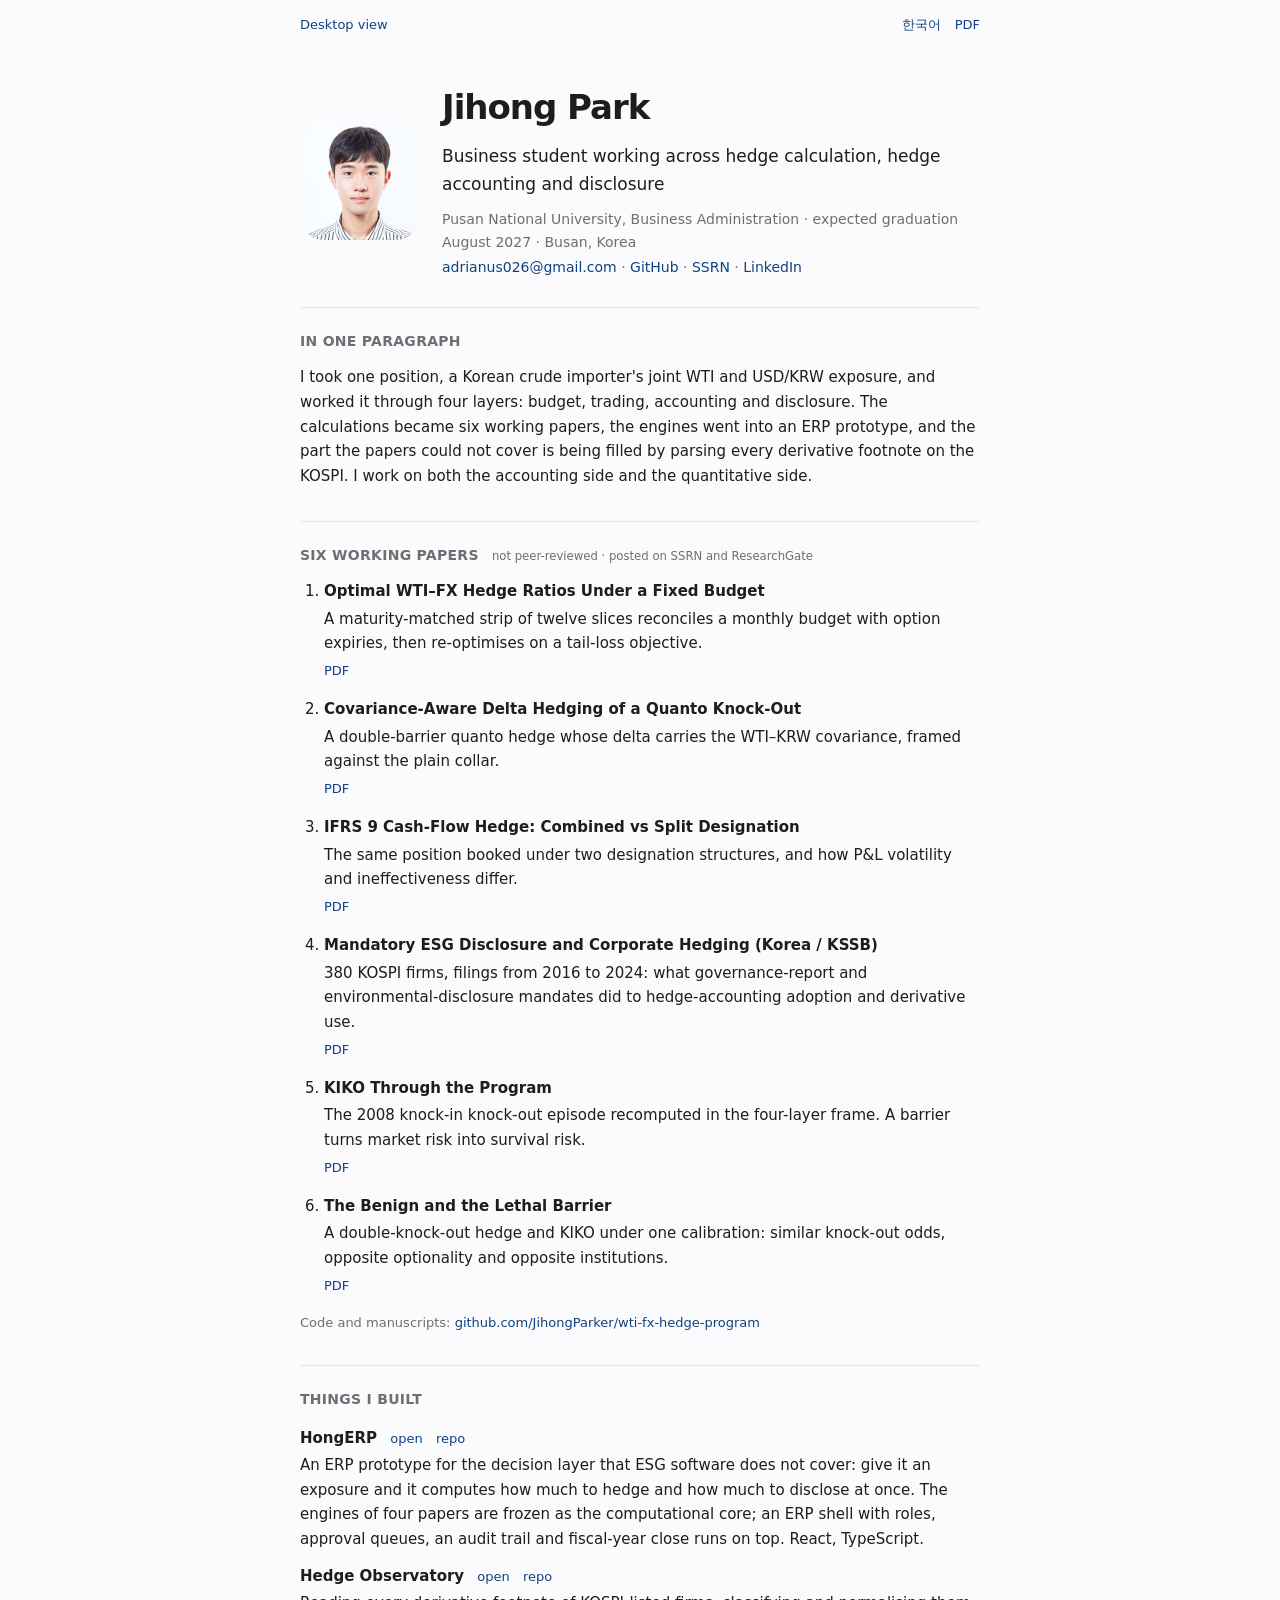
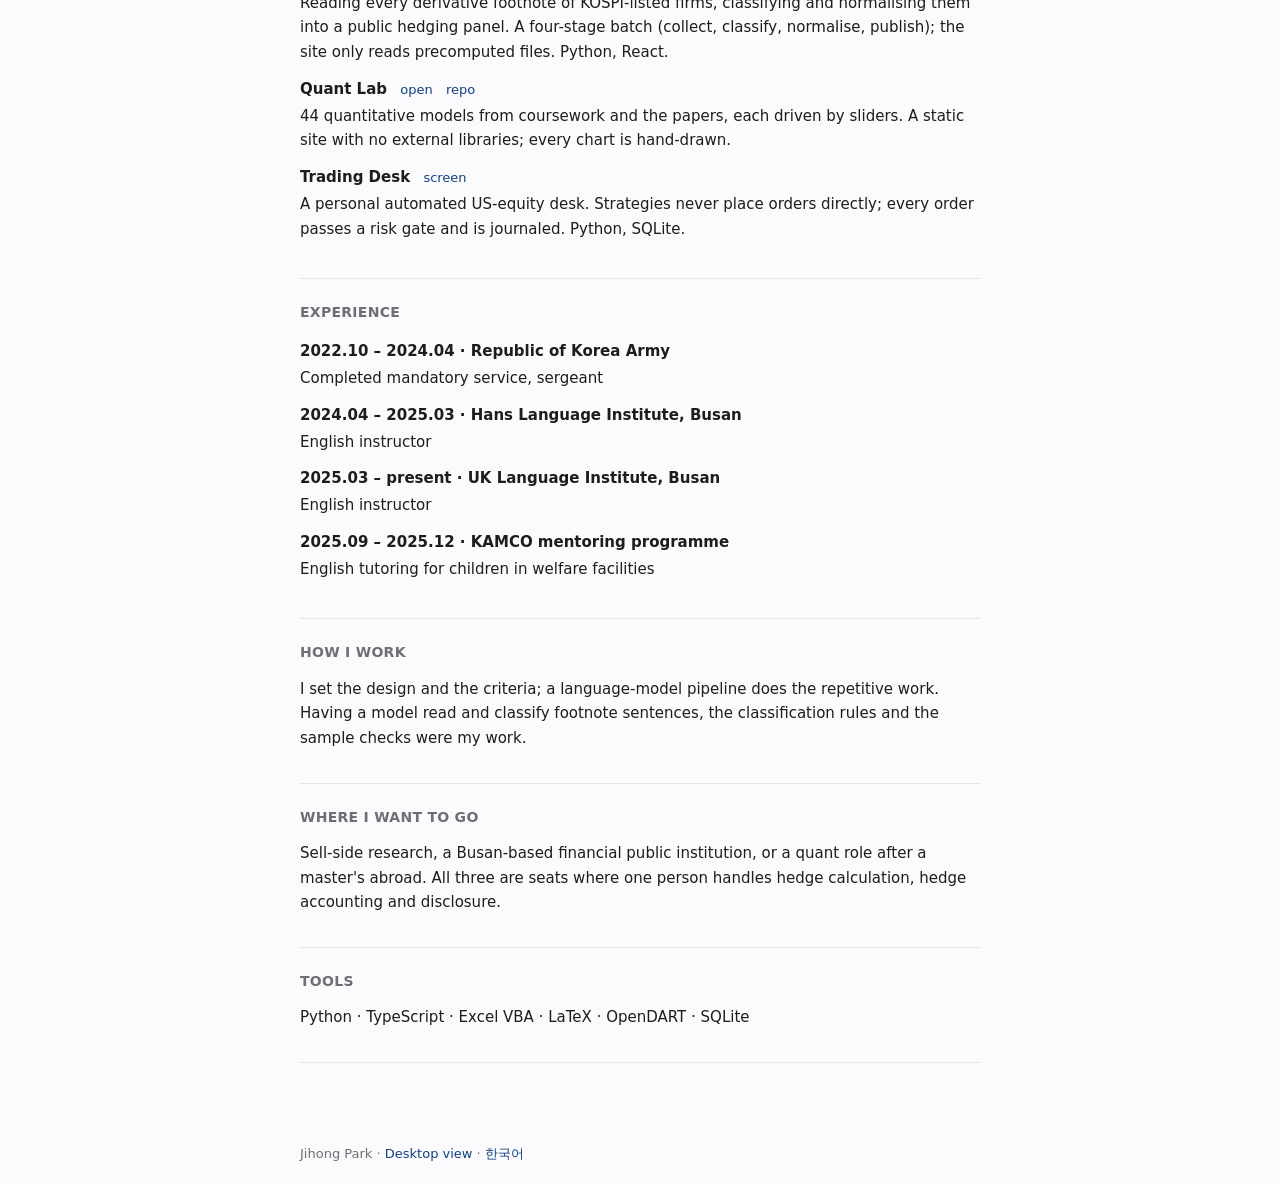
==== cv-en.html @ ea5b979b "cv experience in chronological order" ====
<!doctype html>
<html lang="en">
<head>
<meta charset="utf-8">
<meta name="viewport" content="width=device-width,initial-scale=1">
<title>Jihong Park · Reading mode</title>
<meta name="description" content="Jihong Park, Pusan National University. Six working papers on one WTI × USD/KRW position across budget, trading, accounting and disclosure; an ESG decision-layer ERP; a KOSPI derivative-footnote observatory; 44 interactive quant models; a risk-first trading desk.">
<meta property="og:title" content="Jihong Park · Portfolio">
<meta property="og:description" content="Six working papers · HongERP · Hedge Observatory · Quant Lab · Trading Desk">
<meta property="og:type" content="profile">
<link rel="alternate" hreflang="ko" href="cv.html">
<link rel="icon" href="data:image/svg+xml,%3Csvg xmlns='http://www.w3.org/2000/svg' viewBox='0 0 64 64'%3E%3Crect width='64' height='64' rx='14' fill='%23104281'/%3E%3Ctext x='32' y='42' font-size='28' text-anchor='middle' fill='white' font-family='-apple-system,sans-serif' font-weight='700'%3EJP%3C/text%3E%3C/svg%3E">
<link rel="stylesheet" href="cv.css">
</head>
<body>
<nav class="top"><a href="index.html#finder">Desktop view</a><span><a href="cv.html">한국어</a><a href="cv/jihong-park-cv-en.pdf" download>PDF</a></span></nav>
<main>
<header class="with-photo">
  <img class="photo" src="img/profile.jpg" alt="Jihong Park" width="120" height="120">
  <div>
  <h1>Jihong Park</h1>
  <p class="tag">Business student working across hedge calculation, hedge accounting and disclosure</p>
  <p class="meta">Pusan National University, Business Administration · expected graduation August 2027 · Busan, Korea</p>
  <p class="links"><a href="mailto:adrianus026@gmail.com">adrianus026@gmail.com</a> · <a href="https://github.com/JihongParker">GitHub</a> · <a href="https://ssrn.com/author=12066228">SSRN</a> · <a href="https://www.linkedin.com/in/jihongparker">LinkedIn</a></p>
  </div>
</header>

<section>
  <h2>In one paragraph</h2>
  <p>I took one position, a Korean crude importer's joint WTI and USD/KRW exposure, and worked it through four layers: budget, trading, accounting and disclosure. The calculations became six working papers, the engines went into an ERP prototype, and the part the papers could not cover is being filled by parsing every derivative footnote on the KOSPI. I work on both the accounting side and the quantitative side.</p>
</section>

<section>
  <h2>Six working papers <small>not peer-reviewed · posted on SSRN and ResearchGate</small></h2>
  <ol class="papers">
    <li><b>Optimal WTI–FX Hedge Ratios Under a Fixed Budget</b><p>A maturity-matched strip of twelve slices reconciles a monthly budget with option expiries, then re-optimises on a tail-loss objective.</p><a href="papers/Park_hedge_optimization.pdf">PDF</a></li>
    <li><b>Covariance-Aware Delta Hedging of a Quanto Knock-Out</b><p>A double-barrier quanto hedge whose delta carries the WTI–KRW covariance, framed against the plain collar.</p><a href="papers/Park_Quanto.pdf">PDF</a></li>
    <li><b>IFRS 9 Cash-Flow Hedge: Combined vs Split Designation</b><p>The same position booked under two designation structures, and how P&amp;L volatility and ineffectiveness differ.</p><a href="papers/Park_CFH.pdf">PDF</a></li>
    <li><b>Mandatory ESG Disclosure and Corporate Hedging (Korea / KSSB)</b><p>380 KOSPI firms, filings from 2016 to 2024: what governance-report and environmental-disclosure mandates did to hedge-accounting adoption and derivative use.</p><a href="papers/Park_ESG_disclosure.pdf">PDF</a></li>
    <li><b>KIKO Through the Program</b><p>The 2008 knock-in knock-out episode recomputed in the four-layer frame. A barrier turns market risk into survival risk.</p><a href="papers/Park_KIKO_note.pdf">PDF</a></li>
    <li><b>The Benign and the Lethal Barrier</b><p>A double-knock-out hedge and KIKO under one calibration: similar knock-out odds, opposite optionality and opposite institutions.</p><a href="papers/Park_KIKO_comparison.pdf">PDF</a></li>
  </ol>
  <p class="note">Code and manuscripts: <a href="https://github.com/JihongParker/wti-fx-hedge-program">github.com/JihongParker/wti-fx-hedge-program</a></p>
</section>

<section>
  <h2>Things I built</h2>
  <dl class="projects">
    <dt>HongERP <a href="https://jihongparker.github.io/hong-erp/">open</a> <a href="https://github.com/JihongParker/hong-erp">repo</a></dt>
    <dd>An ERP prototype for the decision layer that ESG software does not cover: give it an exposure and it computes how much to hedge and how much to disclose at once. The engines of four papers are frozen as the computational core; an ERP shell with roles, approval queues, an audit trail and fiscal-year close runs on top. React, TypeScript.</dd>
    <dt>Hedge Observatory <a href="https://jihongparker.github.io/hedge-observatory/">open</a> <a href="https://github.com/JihongParker/hedge-observatory">repo</a></dt>
    <dd>Reading every derivative footnote of KOSPI-listed firms, classifying and normalising them into a public hedging panel. A four-stage batch (collect, classify, normalise, publish); the site only reads precomputed files. Python, React.</dd>
    <dt>Quant Lab <a href="https://jihongparker.github.io/quant-lab/">open</a> <a href="https://github.com/JihongParker/quant-lab">repo</a></dt>
    <dd>44 quantitative models from coursework and the papers, each driven by sliders. A static site with no external libraries; every chart is hand-drawn.</dd>
    <dt>Trading Desk <a href="index.html#desk">screen</a></dt>
    <dd>A personal automated US-equity desk. Strategies never place orders directly; every order passes a risk gate and is journaled. Python, SQLite.</dd>
  </dl>
</section>

<section>
  <h2>Experience</h2>
  <dl class="projects">
    <dt>2022.10 – 2024.04 · Republic of Korea Army</dt><dd>Completed mandatory service, sergeant</dd>
    <dt>2024.04 – 2025.03 · Hans Language Institute, Busan</dt><dd>English instructor</dd>
    <dt>2025.03 – present · UK Language Institute, Busan</dt><dd>English instructor</dd>
    <dt>2025.09 – 2025.12 · KAMCO mentoring programme</dt><dd>English tutoring for children in welfare facilities</dd>
  </dl>
</section>

<section>
  <h2>How I work</h2>
  <p>I set the design and the criteria; a language-model pipeline does the repetitive work. Having a model read and classify footnote sentences, the classification rules and the sample checks were my work.</p>
</section>

<section>
  <h2>Where I want to go</h2>
  <p>Sell-side research, a Busan-based financial public institution, or a quant role after a master's abroad. All three are seats where one person handles hedge calculation, hedge accounting and disclosure.</p>
</section>

<section>
  <h2>Tools</h2>
  <p>Python · TypeScript · Excel VBA · LaTeX · OpenDART · SQLite</p>
</section>
</main>
<footer>Jihong Park · <a href="index.html#finder">Desktop view</a> · <a href="cv.html">한국어</a></footer>
</body>
</html>
---- cv.css ----
:root{--ink:#1d1d1f;--mute:#6e6e73;--line:#e5e5ea;--acc:#104281;--bg:#fbfbfd}
@media (prefers-color-scheme:dark){:root{--ink:#f5f5f7;--mute:#9a9aa1;--line:#2c2c30;--acc:#7fb1ff;--bg:#121216}}
*{box-sizing:border-box}
body{margin:0;background:var(--bg);color:var(--ink);font:15px/1.65 -apple-system,BlinkMacSystemFont,"Apple SD Gothic Neo","Pretendard","Noto Sans KR",system-ui,sans-serif;-webkit-font-smoothing:antialiased}
a{color:var(--acc);text-decoration:none}a:hover{text-decoration:underline}
.top{max-width:720px;margin:0 auto;padding:14px 20px;display:flex;justify-content:space-between;font-size:13px}.top span a{margin-left:14px}
main{max-width:720px;margin:0 auto;padding:10px 20px 60px}
header{padding:20px 0 26px;border-bottom:1px solid var(--line)}
h1{font-size:34px;letter-spacing:-.03em;margin:0 0 6px}
.tag{font-size:17px;margin:0 0 10px}.meta,.links{color:var(--mute);margin:2px 0;font-size:14px}
section{padding:22px 0;border-bottom:1px solid var(--line)}
h2{font-size:14px;letter-spacing:.02em;text-transform:uppercase;color:var(--mute);margin:0 0 12px}h2 small{text-transform:none;letter-spacing:0;font-weight:400;margin-left:8px}
p{margin:0 0 10px}
.papers{padding-left:24px;margin:0}.papers li{margin:0 0 14px}.papers b{display:block}.papers i{display:block;color:var(--mute);font-size:13px;font-style:normal}.papers p{margin:3px 0 2px}.papers a{font-size:13px}
.projects dt{font-weight:700;margin-top:12px}.projects dt a{font-weight:400;font-size:13px;margin-left:8px}.projects dd{margin:2px 0 0}
.note{font-size:13px;color:var(--mute)}
footer{max-width:720px;margin:0 auto;padding:20px;color:var(--mute);font-size:13px}
@media print{.top,footer{display:none}body{background:#fff;color:#000;font-size:12px}main{max-width:none;padding:0}a{color:#000}h1{font-size:26px}section{padding:12px 0}.projects dt a,.papers a{display:none}}

.with-photo{display:flex;gap:22px;align-items:center}.photo{width:120px;height:120px;border-radius:24px;object-fit:cover;flex:none}
@media (max-width:520px){.with-photo{flex-direction:column;align-items:flex-start}}
@media print{.photo{width:90px;height:90px;border-radius:12px}}
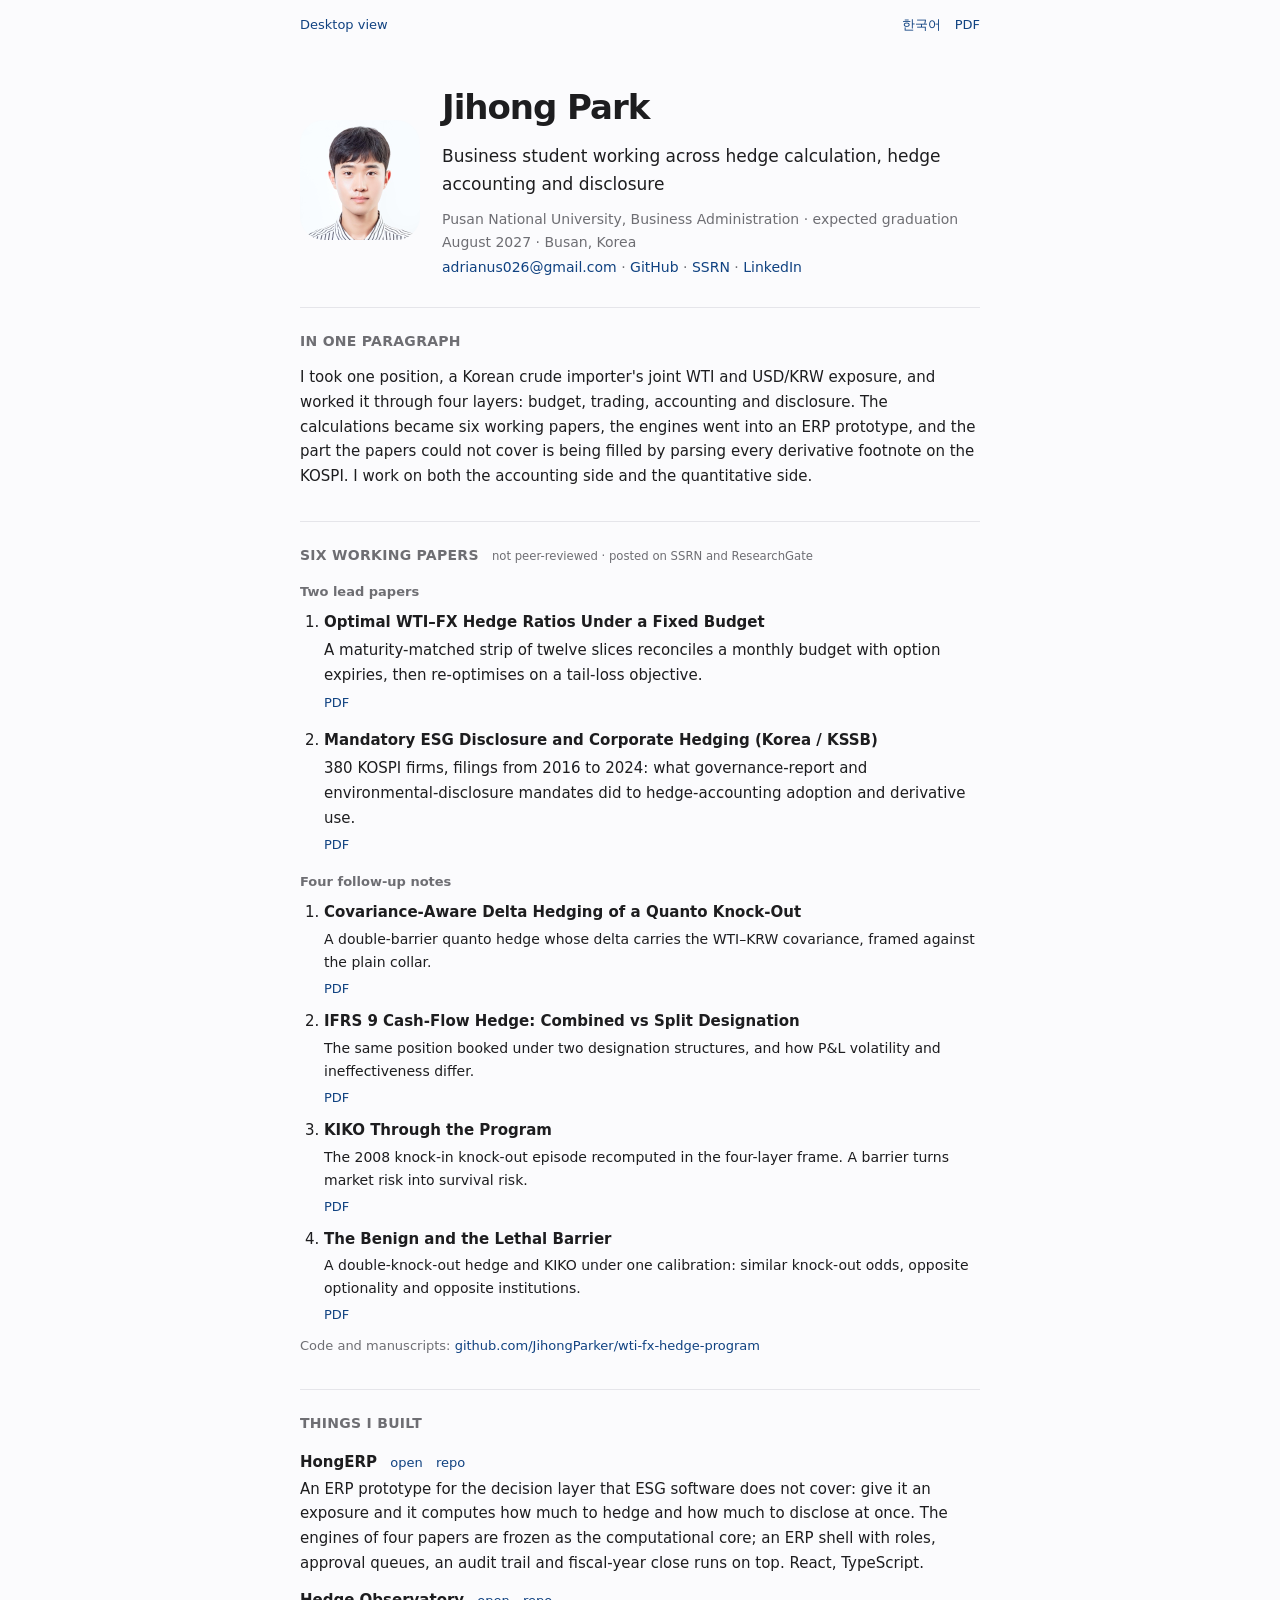
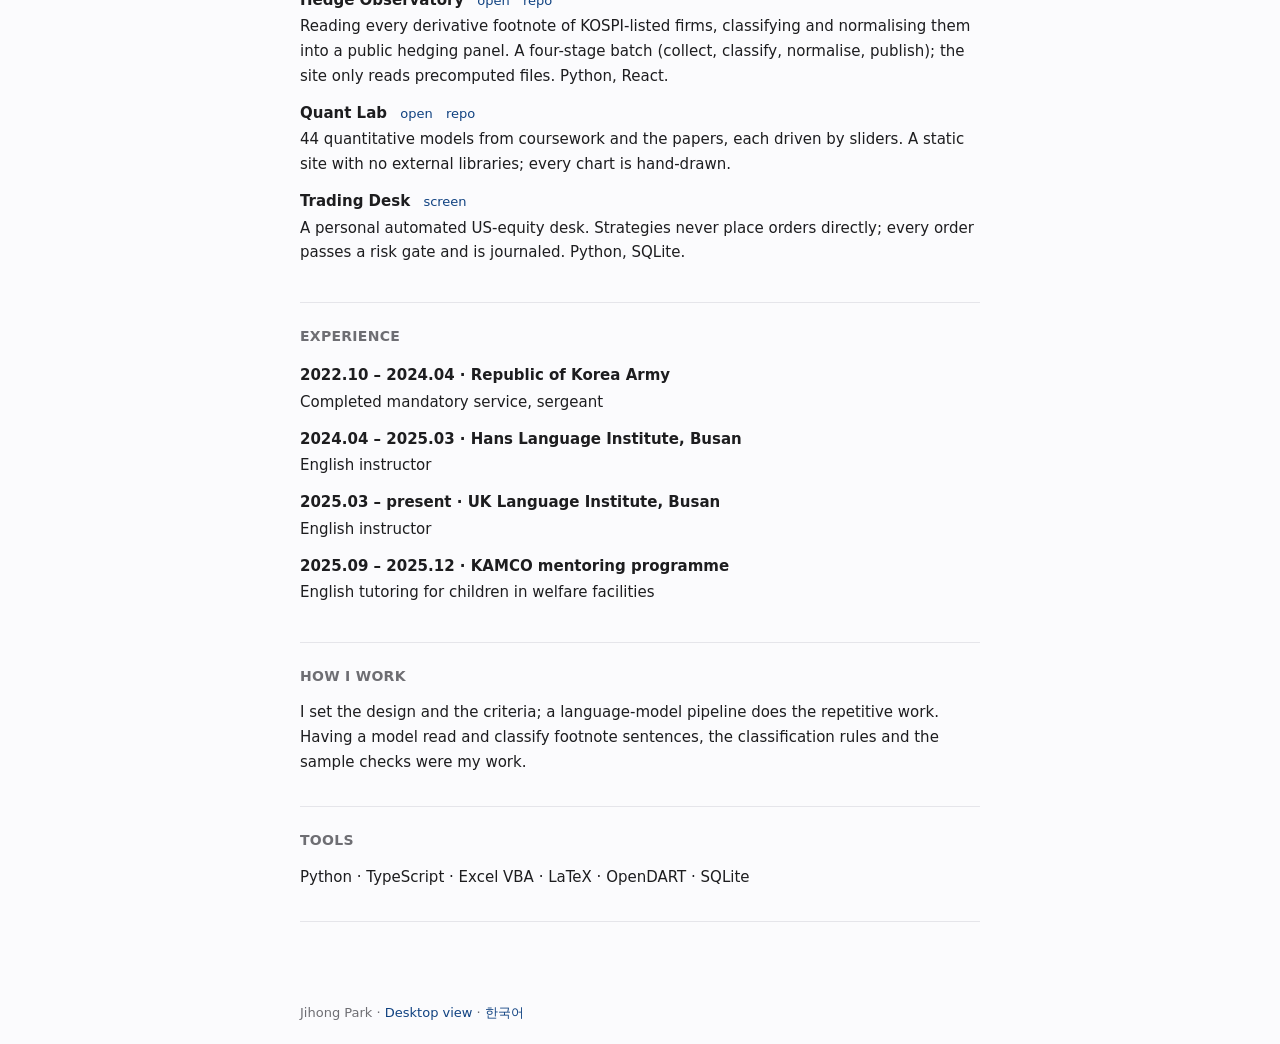
==== commit 36670b91: "drop career-goals section; rank papers as two lead papers and four notes" ====
--- a/cv-en.html
+++ b/cv-en.html
@@ -32,11 +32,15 @@
 
 <section>
   <h2>Six working papers <small>not peer-reviewed · posted on SSRN and ResearchGate</small></h2>
+  <h3>Two lead papers</h3>
   <ol class="papers">
     <li><b>Optimal WTI–FX Hedge Ratios Under a Fixed Budget</b><p>A maturity-matched strip of twelve slices reconciles a monthly budget with option expiries, then re-optimises on a tail-loss objective.</p><a href="papers/Park_hedge_optimization.pdf">PDF</a></li>
+    <li><b>Mandatory ESG Disclosure and Corporate Hedging (Korea / KSSB)</b><p>380 KOSPI firms, filings from 2016 to 2024: what governance-report and environmental-disclosure mandates did to hedge-accounting adoption and derivative use.</p><a href="papers/Park_ESG_disclosure.pdf">PDF</a></li>
+  </ol>
+  <h3>Four follow-up notes</h3>
+  <ol class="papers notes">
     <li><b>Covariance-Aware Delta Hedging of a Quanto Knock-Out</b><p>A double-barrier quanto hedge whose delta carries the WTI–KRW covariance, framed against the plain collar.</p><a href="papers/Park_Quanto.pdf">PDF</a></li>
     <li><b>IFRS 9 Cash-Flow Hedge: Combined vs Split Designation</b><p>The same position booked under two designation structures, and how P&amp;L volatility and ineffectiveness differ.</p><a href="papers/Park_CFH.pdf">PDF</a></li>
-    <li><b>Mandatory ESG Disclosure and Corporate Hedging (Korea / KSSB)</b><p>380 KOSPI firms, filings from 2016 to 2024: what governance-report and environmental-disclosure mandates did to hedge-accounting adoption and derivative use.</p><a href="papers/Park_ESG_disclosure.pdf">PDF</a></li>
     <li><b>KIKO Through the Program</b><p>The 2008 knock-in knock-out episode recomputed in the four-layer frame. A barrier turns market risk into survival risk.</p><a href="papers/Park_KIKO_note.pdf">PDF</a></li>
     <li><b>The Benign and the Lethal Barrier</b><p>A double-knock-out hedge and KIKO under one calibration: similar knock-out odds, opposite optionality and opposite institutions.</p><a href="papers/Park_KIKO_comparison.pdf">PDF</a></li>
   </ol>
@@ -73,11 +77,6 @@
 </section>
 
 <section>
-  <h2>Where I want to go</h2>
-  <p>Sell-side research, a Busan-based financial public institution, or a quant role after a master's abroad. All three are seats where one person handles hedge calculation, hedge accounting and disclosure.</p>
-</section>
-
-<section>
   <h2>Tools</h2>
   <p>Python · TypeScript · Excel VBA · LaTeX · OpenDART · SQLite</p>
 </section>
--- a/cv.css
+++ b/cv.css
@@ -20,3 +20,6 @@
 .with-photo{display:flex;gap:22px;align-items:center}.photo{width:120px;height:120px;border-radius:24px;object-fit:cover;flex:none}
 @media (max-width:520px){.with-photo{flex-direction:column;align-items:flex-start}}
 @media print{.photo{width:90px;height:90px;border-radius:12px}}
+
+h3{font-size:13px;color:var(--mute);margin:14px 0 8px;font-weight:600}
+.papers.notes li{margin-bottom:8px}.papers.notes p{font-size:14px}
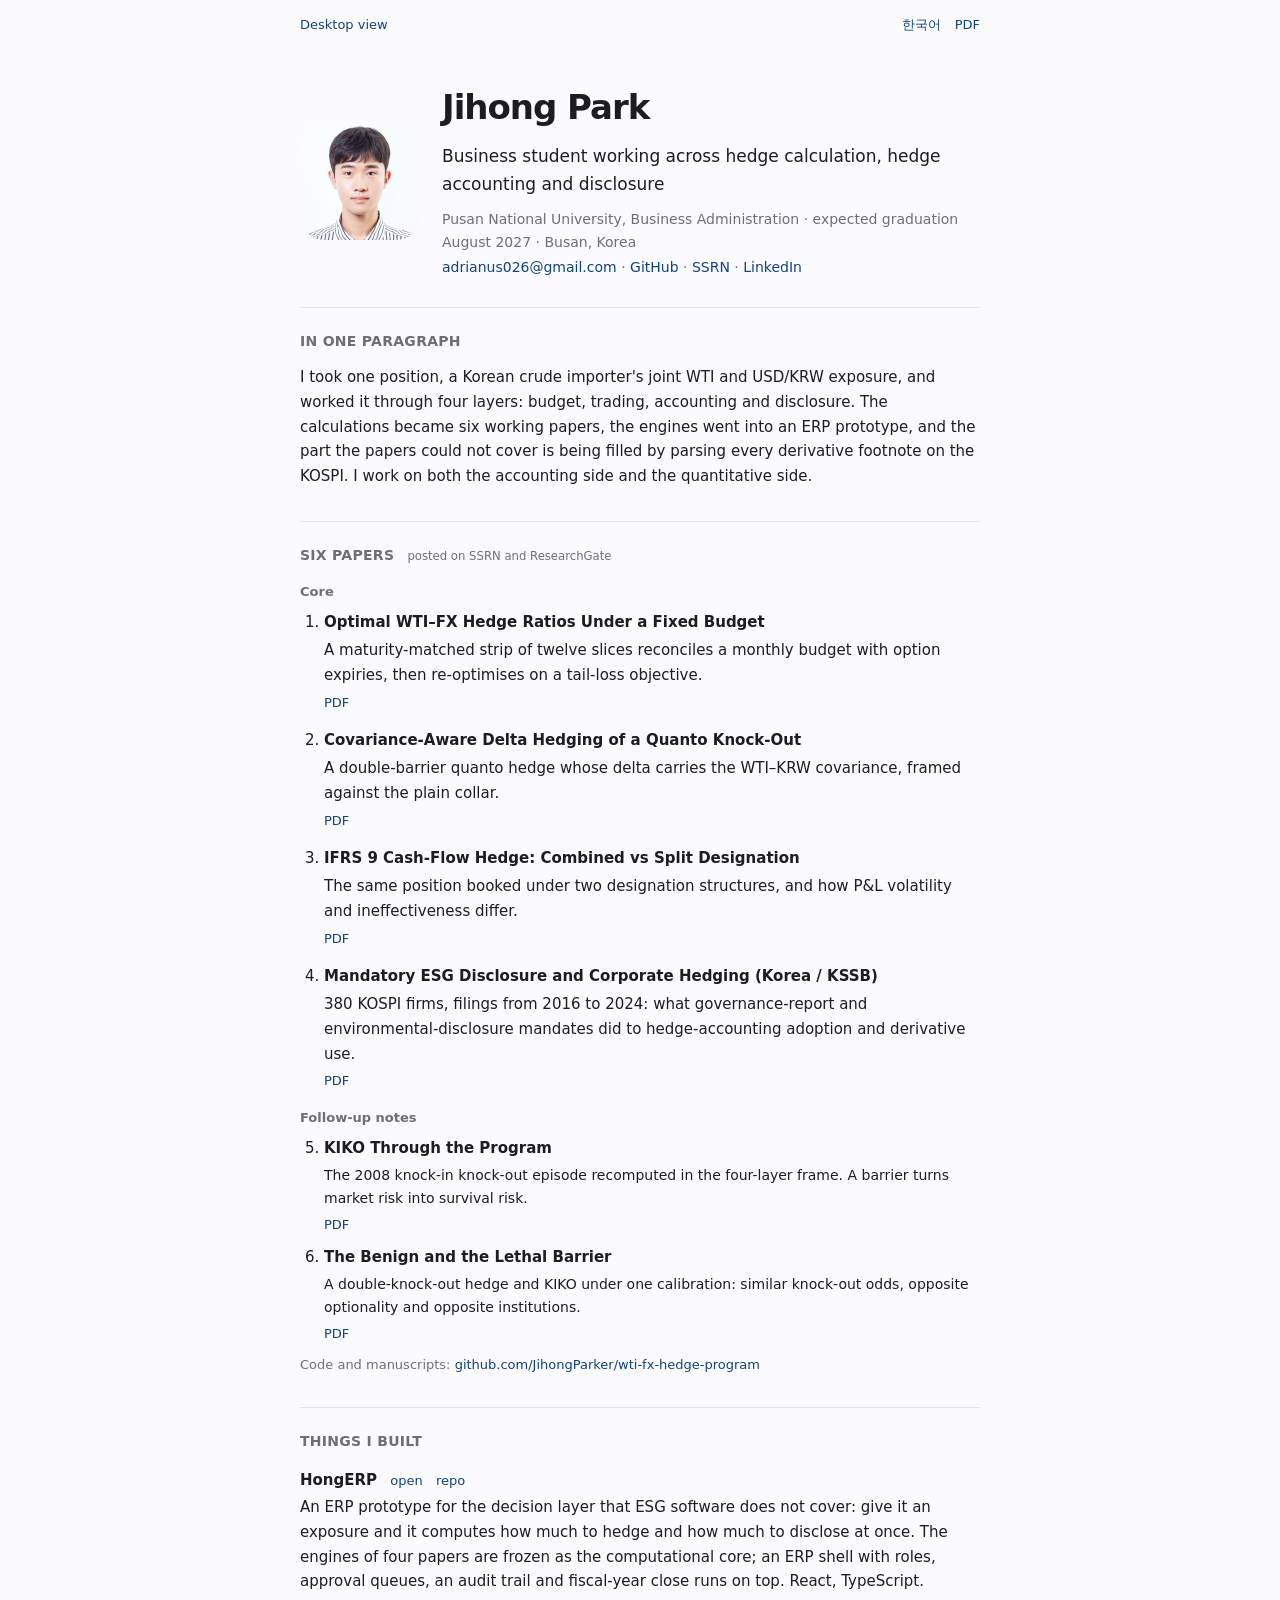
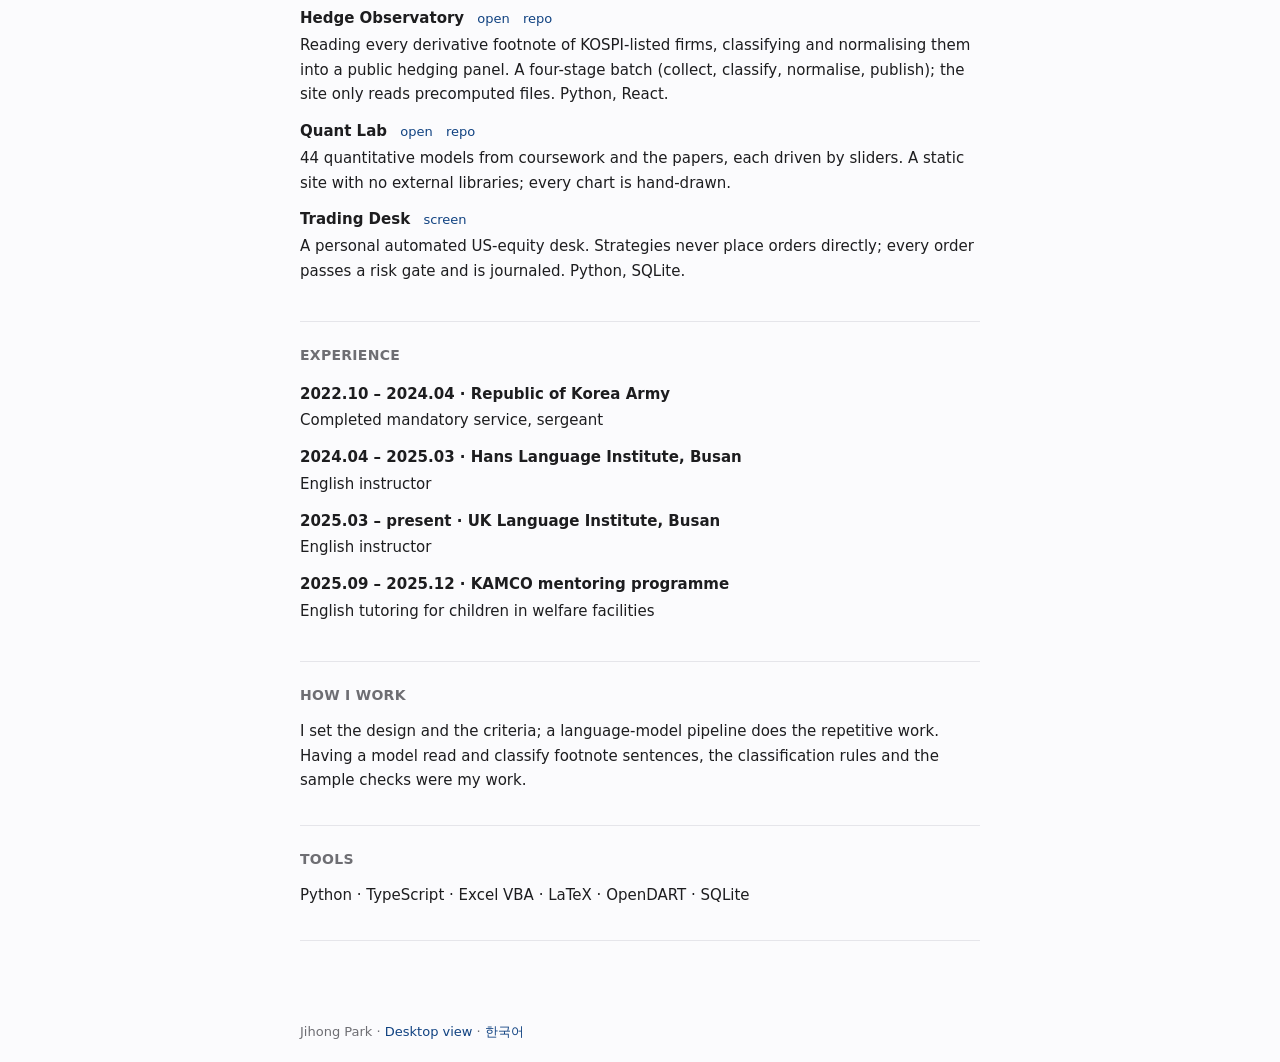
==== commit 3107c400: "papers grouped as core 1-4 and notes 5-6, no working-paper label Co-Authored-By: Claude Fable 5.1 <n" ====
--- a/cv-en.html
+++ b/cv-en.html
@@ -31,16 +31,16 @@
 </section>
 
 <section>
-  <h2>Six working papers <small>not peer-reviewed · posted on SSRN and ResearchGate</small></h2>
-  <h3>Two lead papers</h3>
+  <h2>Six papers <small>posted on SSRN and ResearchGate</small></h2>
+  <h3>Core</h3>
   <ol class="papers">
     <li><b>Optimal WTI–FX Hedge Ratios Under a Fixed Budget</b><p>A maturity-matched strip of twelve slices reconciles a monthly budget with option expiries, then re-optimises on a tail-loss objective.</p><a href="papers/Park_hedge_optimization.pdf">PDF</a></li>
+    <li><b>Covariance-Aware Delta Hedging of a Quanto Knock-Out</b><p>A double-barrier quanto hedge whose delta carries the WTI–KRW covariance, framed against the plain collar.</p><a href="papers/Park_Quanto.pdf">PDF</a></li>
+    <li><b>IFRS 9 Cash-Flow Hedge: Combined vs Split Designation</b><p>The same position booked under two designation structures, and how P&amp;L volatility and ineffectiveness differ.</p><a href="papers/Park_CFH.pdf">PDF</a></li>
     <li><b>Mandatory ESG Disclosure and Corporate Hedging (Korea / KSSB)</b><p>380 KOSPI firms, filings from 2016 to 2024: what governance-report and environmental-disclosure mandates did to hedge-accounting adoption and derivative use.</p><a href="papers/Park_ESG_disclosure.pdf">PDF</a></li>
   </ol>
-  <h3>Four follow-up notes</h3>
-  <ol class="papers notes">
-    <li><b>Covariance-Aware Delta Hedging of a Quanto Knock-Out</b><p>A double-barrier quanto hedge whose delta carries the WTI–KRW covariance, framed against the plain collar.</p><a href="papers/Park_Quanto.pdf">PDF</a></li>
-    <li><b>IFRS 9 Cash-Flow Hedge: Combined vs Split Designation</b><p>The same position booked under two designation structures, and how P&amp;L volatility and ineffectiveness differ.</p><a href="papers/Park_CFH.pdf">PDF</a></li>
+  <h3>Follow-up notes</h3>
+  <ol class="papers notes" start="5">
     <li><b>KIKO Through the Program</b><p>The 2008 knock-in knock-out episode recomputed in the four-layer frame. A barrier turns market risk into survival risk.</p><a href="papers/Park_KIKO_note.pdf">PDF</a></li>
     <li><b>The Benign and the Lethal Barrier</b><p>A double-knock-out hedge and KIKO under one calibration: similar knock-out odds, opposite optionality and opposite institutions.</p><a href="papers/Park_KIKO_comparison.pdf">PDF</a></li>
   </ol>
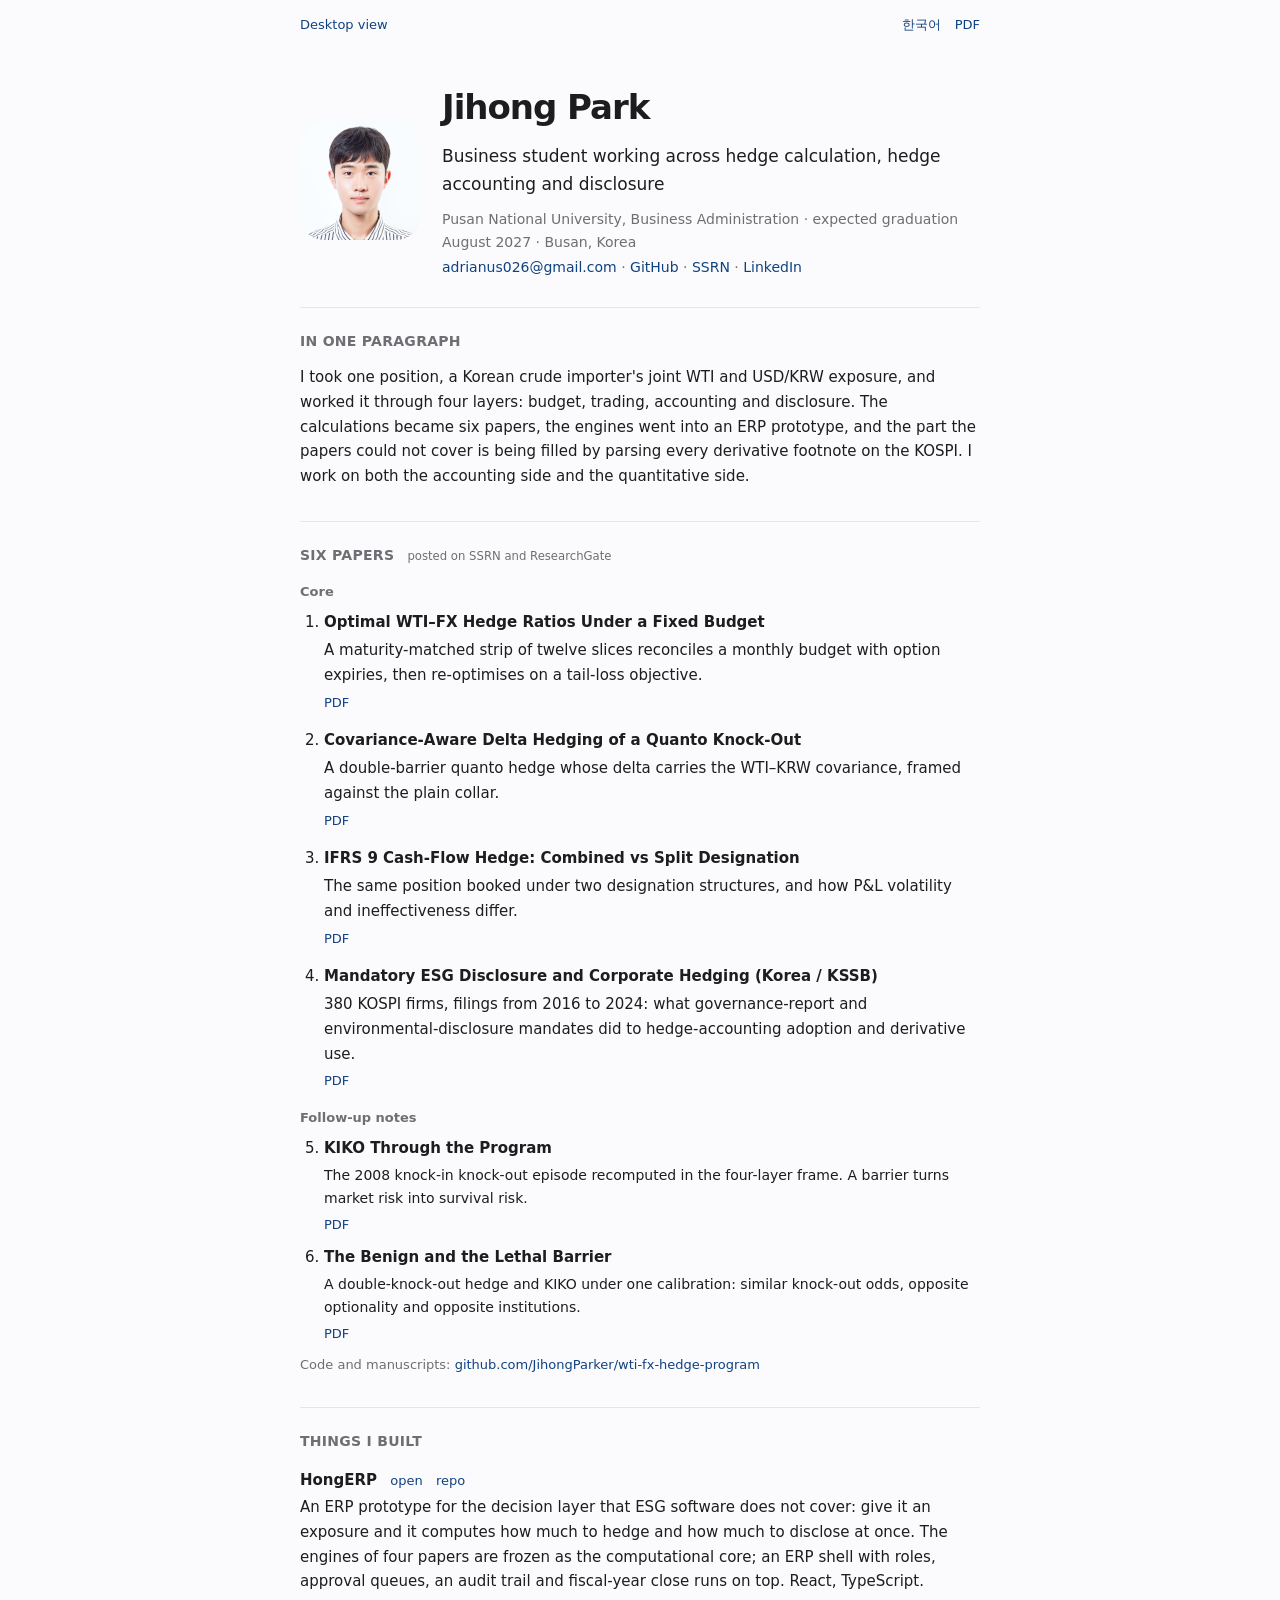
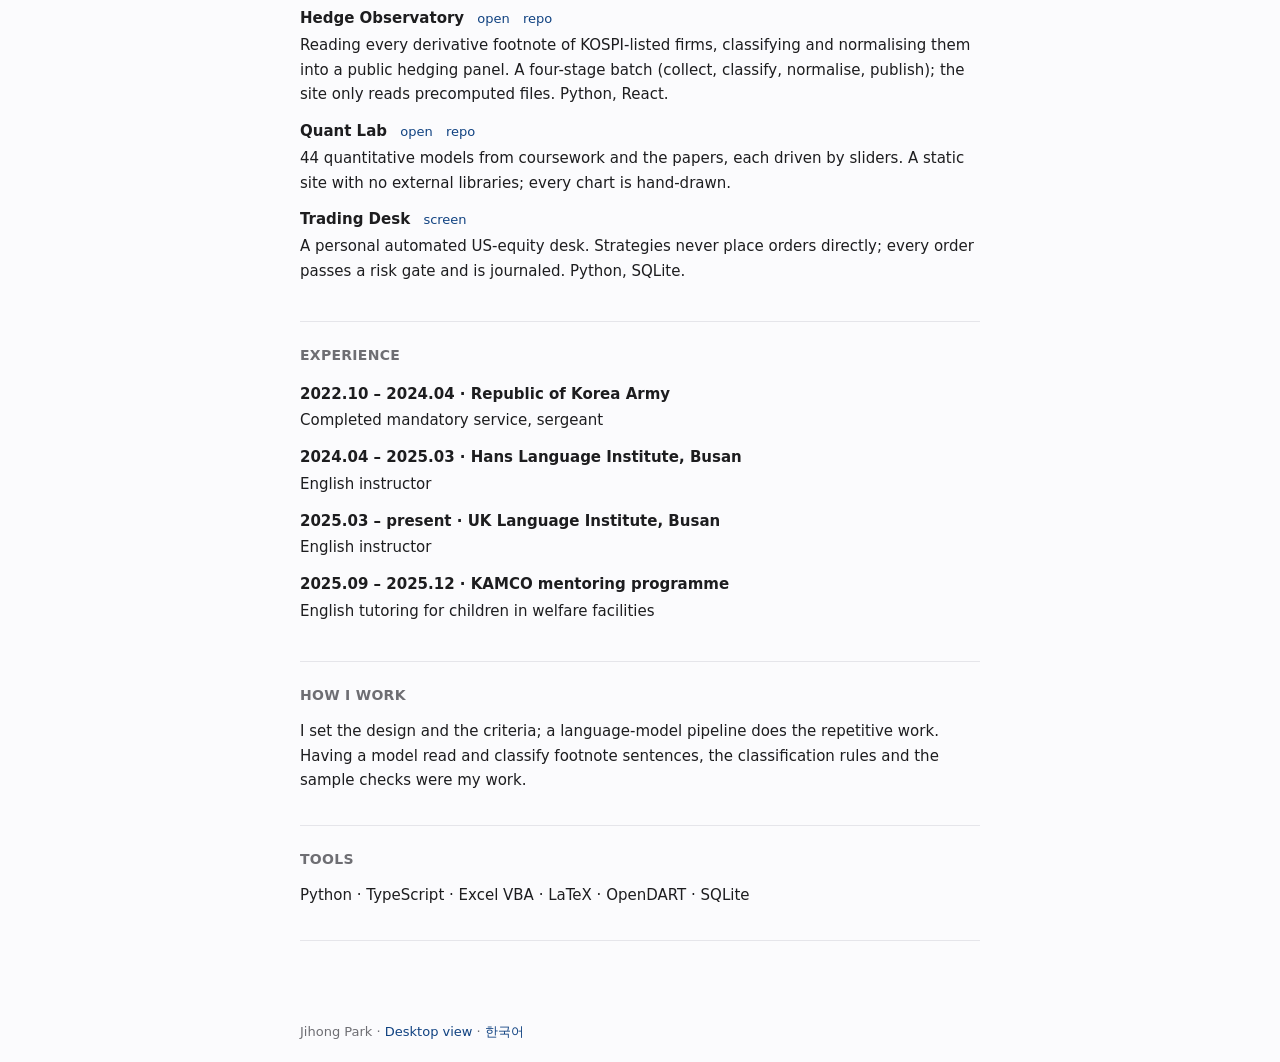
==== commit 09407adf: "en: six papers" ====
--- a/cv-en.html
+++ b/cv-en.html
@@ -4,9 +4,9 @@
 <meta charset="utf-8">
 <meta name="viewport" content="width=device-width,initial-scale=1">
 <title>Jihong Park · Reading mode</title>
-<meta name="description" content="Jihong Park, Pusan National University. Six working papers on one WTI × USD/KRW position across budget, trading, accounting and disclosure; an ESG decision-layer ERP; a KOSPI derivative-footnote observatory; 44 interactive quant models; a risk-first trading desk.">
+<meta name="description" content="Jihong Park, Pusan National University. Six papers on one WTI × USD/KRW position across budget, trading, accounting and disclosure; an ESG decision-layer ERP; a KOSPI derivative-footnote observatory; 44 interactive quant models; a risk-first trading desk.">
 <meta property="og:title" content="Jihong Park · Portfolio">
-<meta property="og:description" content="Six working papers · HongERP · Hedge Observatory · Quant Lab · Trading Desk">
+<meta property="og:description" content="Six papers · HongERP · Hedge Observatory · Quant Lab · Trading Desk">
 <meta property="og:type" content="profile">
 <link rel="alternate" hreflang="ko" href="cv.html">
 <link rel="icon" href="data:image/svg+xml,%3Csvg xmlns='http://www.w3.org/2000/svg' viewBox='0 0 64 64'%3E%3Crect width='64' height='64' rx='14' fill='%23104281'/%3E%3Ctext x='32' y='42' font-size='28' text-anchor='middle' fill='white' font-family='-apple-system,sans-serif' font-weight='700'%3EJP%3C/text%3E%3C/svg%3E">
@@ -27,7 +27,7 @@
 
 <section>
   <h2>In one paragraph</h2>
-  <p>I took one position, a Korean crude importer's joint WTI and USD/KRW exposure, and worked it through four layers: budget, trading, accounting and disclosure. The calculations became six working papers, the engines went into an ERP prototype, and the part the papers could not cover is being filled by parsing every derivative footnote on the KOSPI. I work on both the accounting side and the quantitative side.</p>
+  <p>I took one position, a Korean crude importer's joint WTI and USD/KRW exposure, and worked it through four layers: budget, trading, accounting and disclosure. The calculations became six papers, the engines went into an ERP prototype, and the part the papers could not cover is being filled by parsing every derivative footnote on the KOSPI. I work on both the accounting side and the quantitative side.</p>
 </section>
 
 <section>
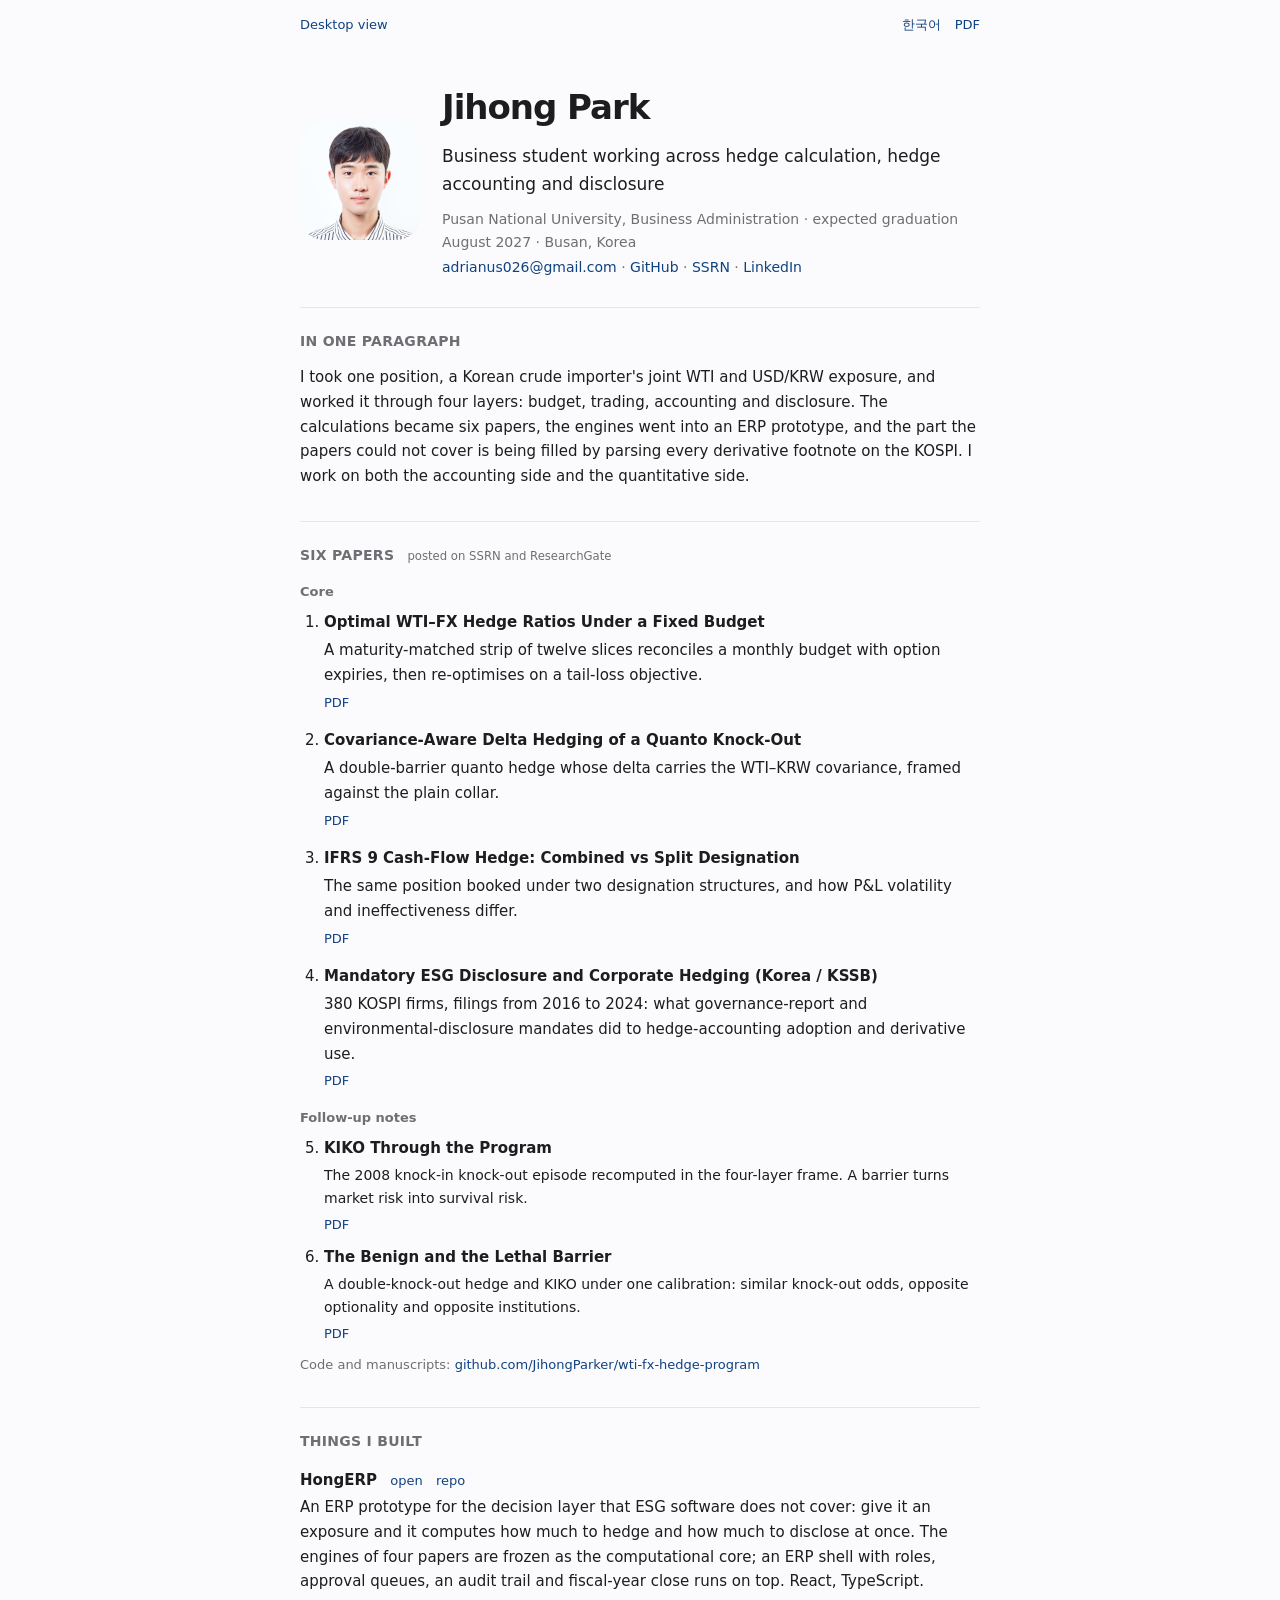
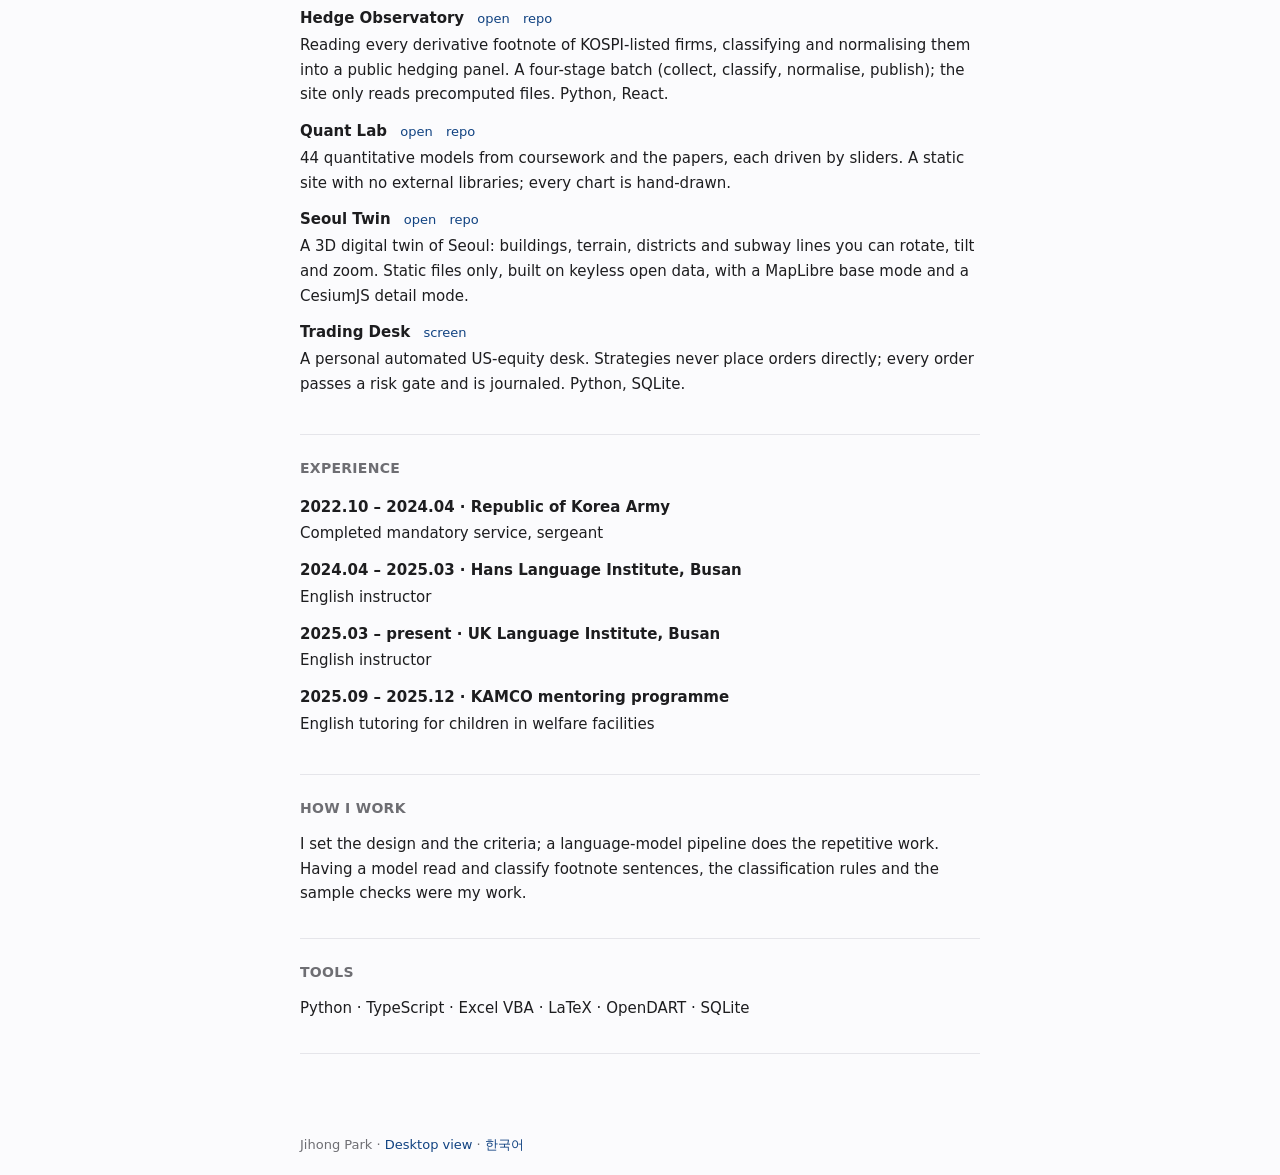
==== commit eef4afa3: "서울 트윈 항목 추가: 프로젝트 목록, 읽기 모드 국문·영문" ====
--- a/cv-en.html
+++ b/cv-en.html
@@ -6,7 +6,7 @@
 <title>Jihong Park · Reading mode</title>
 <meta name="description" content="Jihong Park, Pusan National University. Six papers on one WTI × USD/KRW position across budget, trading, accounting and disclosure; an ESG decision-layer ERP; a KOSPI derivative-footnote observatory; 44 interactive quant models; a risk-first trading desk.">
 <meta property="og:title" content="Jihong Park · Portfolio">
-<meta property="og:description" content="Six papers · HongERP · Hedge Observatory · Quant Lab · Trading Desk">
+<meta property="og:description" content="Six papers · HongERP · Hedge Observatory · Quant Lab · Seoul Twin · Trading Desk">
 <meta property="og:type" content="profile">
 <link rel="alternate" hreflang="ko" href="cv.html">
 <link rel="icon" href="data:image/svg+xml,%3Csvg xmlns='http://www.w3.org/2000/svg' viewBox='0 0 64 64'%3E%3Crect width='64' height='64' rx='14' fill='%23104281'/%3E%3Ctext x='32' y='42' font-size='28' text-anchor='middle' fill='white' font-family='-apple-system,sans-serif' font-weight='700'%3EJP%3C/text%3E%3C/svg%3E">
@@ -56,6 +56,8 @@
     <dd>Reading every derivative footnote of KOSPI-listed firms, classifying and normalising them into a public hedging panel. A four-stage batch (collect, classify, normalise, publish); the site only reads precomputed files. Python, React.</dd>
     <dt>Quant Lab <a href="https://jihongparker.github.io/quant-lab/">open</a> <a href="https://github.com/JihongParker/quant-lab">repo</a></dt>
     <dd>44 quantitative models from coursework and the papers, each driven by sliders. A static site with no external libraries; every chart is hand-drawn.</dd>
+    <dt>Seoul Twin <a href="https://jihongparker.github.io/seoul-twin/">open</a> <a href="https://github.com/JihongParker/seoul-twin">repo</a></dt>
+    <dd>A 3D digital twin of Seoul: buildings, terrain, districts and subway lines you can rotate, tilt and zoom. Static files only, built on keyless open data, with a MapLibre base mode and a CesiumJS detail mode.</dd>
     <dt>Trading Desk <a href="index.html#desk">screen</a></dt>
     <dd>A personal automated US-equity desk. Strategies never place orders directly; every order passes a risk gate and is journaled. Python, SQLite.</dd>
   </dl>
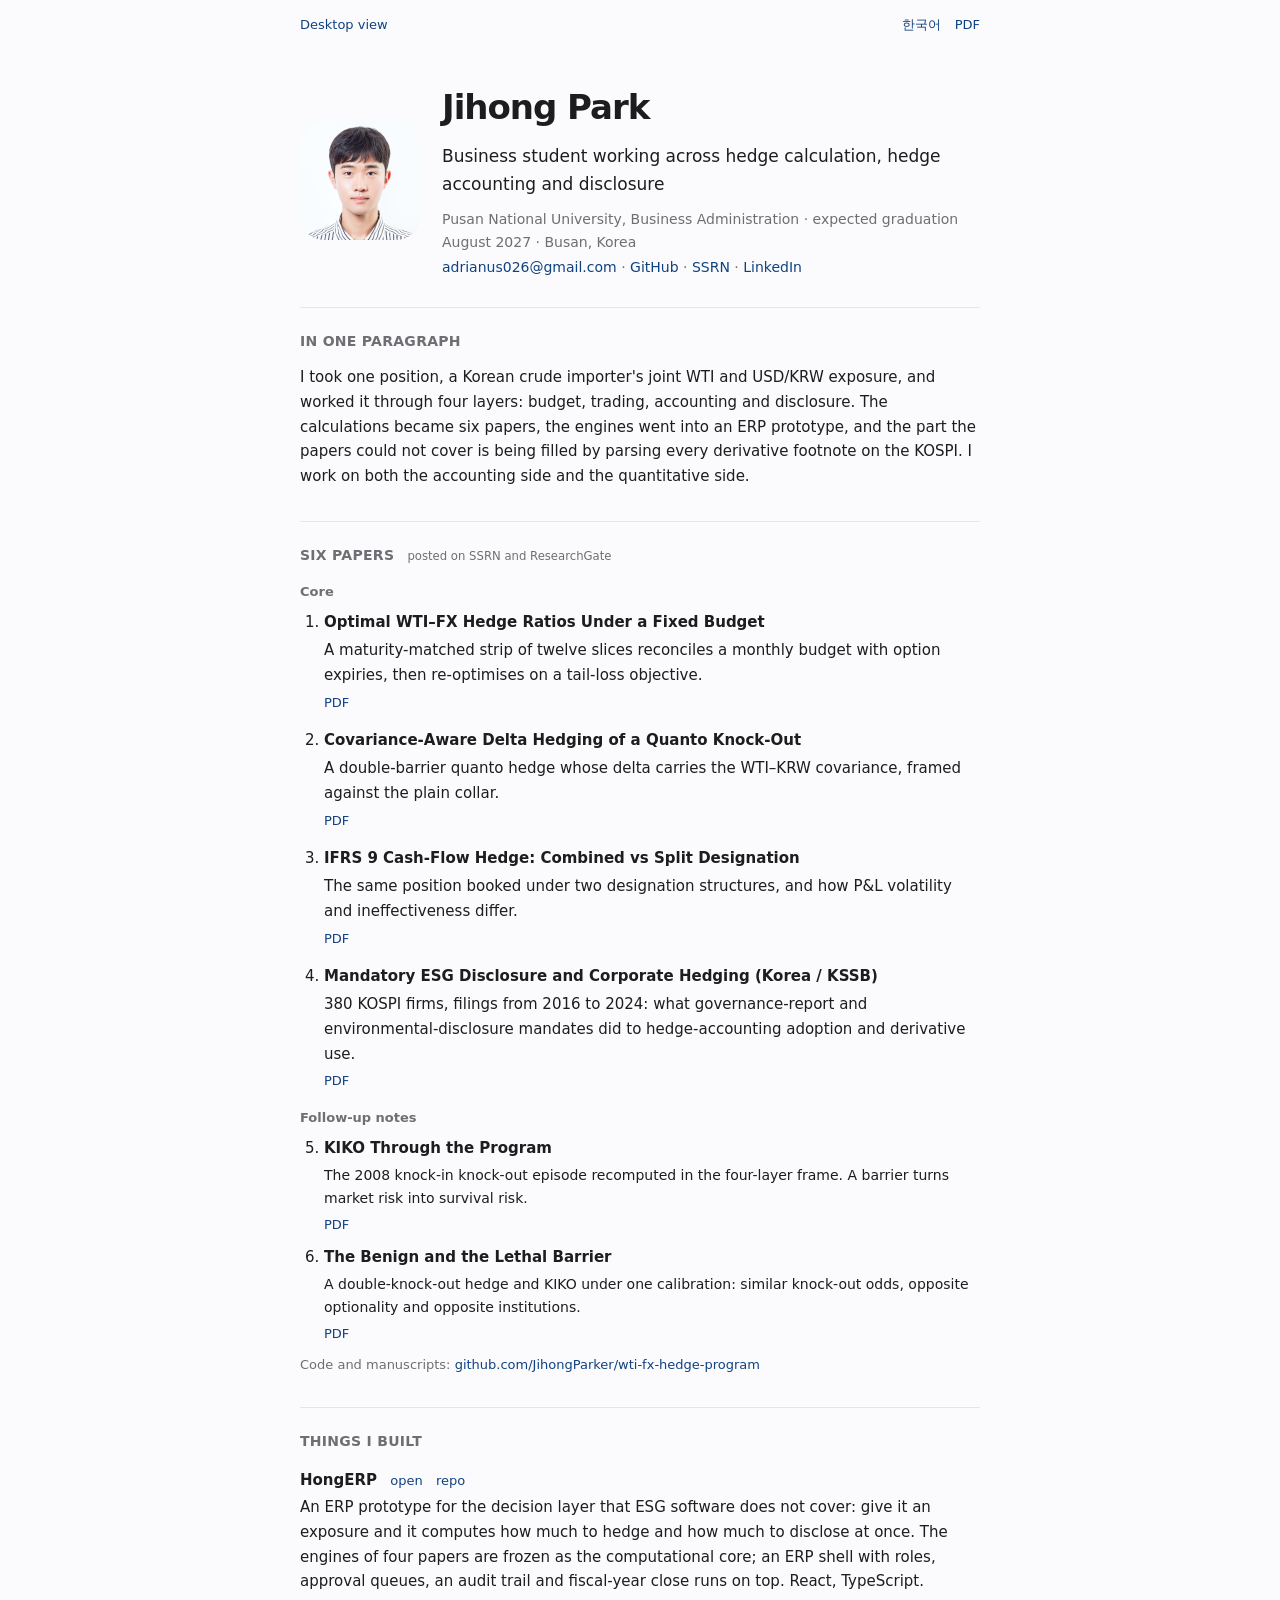
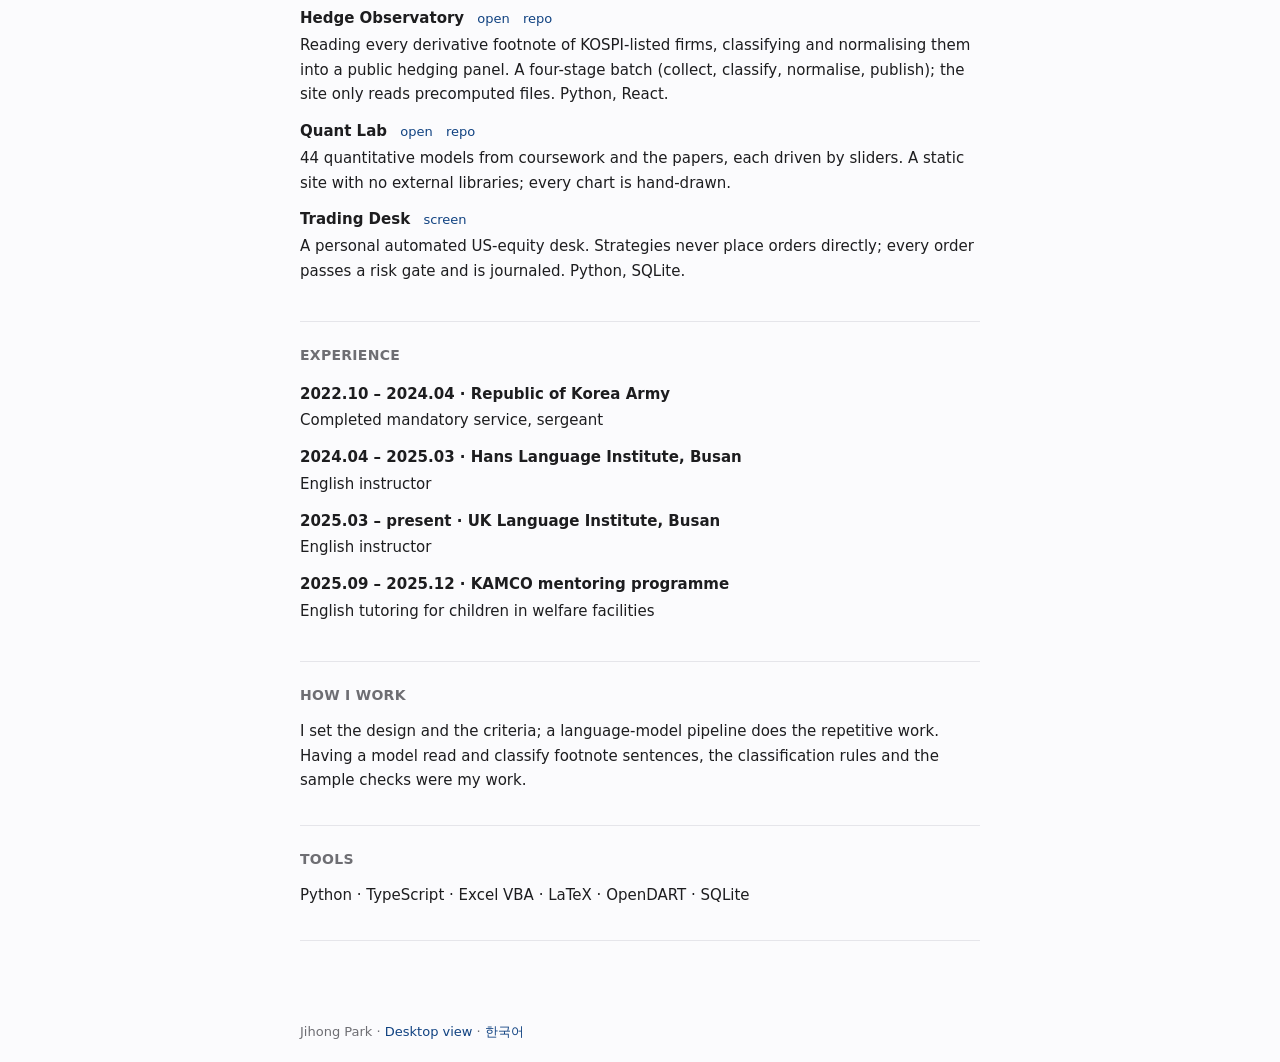
==== commit 20999dda: "Revert "서울 트윈 항목 추가: 프로젝트 목록, 읽기 모드 국문·영문" This reverts commit eef4afa3a1d4587d031c7fca4c536021079c2" ====
--- a/cv-en.html
+++ b/cv-en.html
@@ -6,7 +6,7 @@
 <title>Jihong Park · Reading mode</title>
 <meta name="description" content="Jihong Park, Pusan National University. Six papers on one WTI × USD/KRW position across budget, trading, accounting and disclosure; an ESG decision-layer ERP; a KOSPI derivative-footnote observatory; 44 interactive quant models; a risk-first trading desk.">
 <meta property="og:title" content="Jihong Park · Portfolio">
-<meta property="og:description" content="Six papers · HongERP · Hedge Observatory · Quant Lab · Seoul Twin · Trading Desk">
+<meta property="og:description" content="Six papers · HongERP · Hedge Observatory · Quant Lab · Trading Desk">
 <meta property="og:type" content="profile">
 <link rel="alternate" hreflang="ko" href="cv.html">
 <link rel="icon" href="data:image/svg+xml,%3Csvg xmlns='http://www.w3.org/2000/svg' viewBox='0 0 64 64'%3E%3Crect width='64' height='64' rx='14' fill='%23104281'/%3E%3Ctext x='32' y='42' font-size='28' text-anchor='middle' fill='white' font-family='-apple-system,sans-serif' font-weight='700'%3EJP%3C/text%3E%3C/svg%3E">
@@ -56,8 +56,6 @@
     <dd>Reading every derivative footnote of KOSPI-listed firms, classifying and normalising them into a public hedging panel. A four-stage batch (collect, classify, normalise, publish); the site only reads precomputed files. Python, React.</dd>
     <dt>Quant Lab <a href="https://jihongparker.github.io/quant-lab/">open</a> <a href="https://github.com/JihongParker/quant-lab">repo</a></dt>
     <dd>44 quantitative models from coursework and the papers, each driven by sliders. A static site with no external libraries; every chart is hand-drawn.</dd>
-    <dt>Seoul Twin <a href="https://jihongparker.github.io/seoul-twin/">open</a> <a href="https://github.com/JihongParker/seoul-twin">repo</a></dt>
-    <dd>A 3D digital twin of Seoul: buildings, terrain, districts and subway lines you can rotate, tilt and zoom. Static files only, built on keyless open data, with a MapLibre base mode and a CesiumJS detail mode.</dd>
     <dt>Trading Desk <a href="index.html#desk">screen</a></dt>
     <dd>A personal automated US-equity desk. Strategies never place orders directly; every order passes a risk gate and is journaled. Python, SQLite.</dd>
   </dl>
